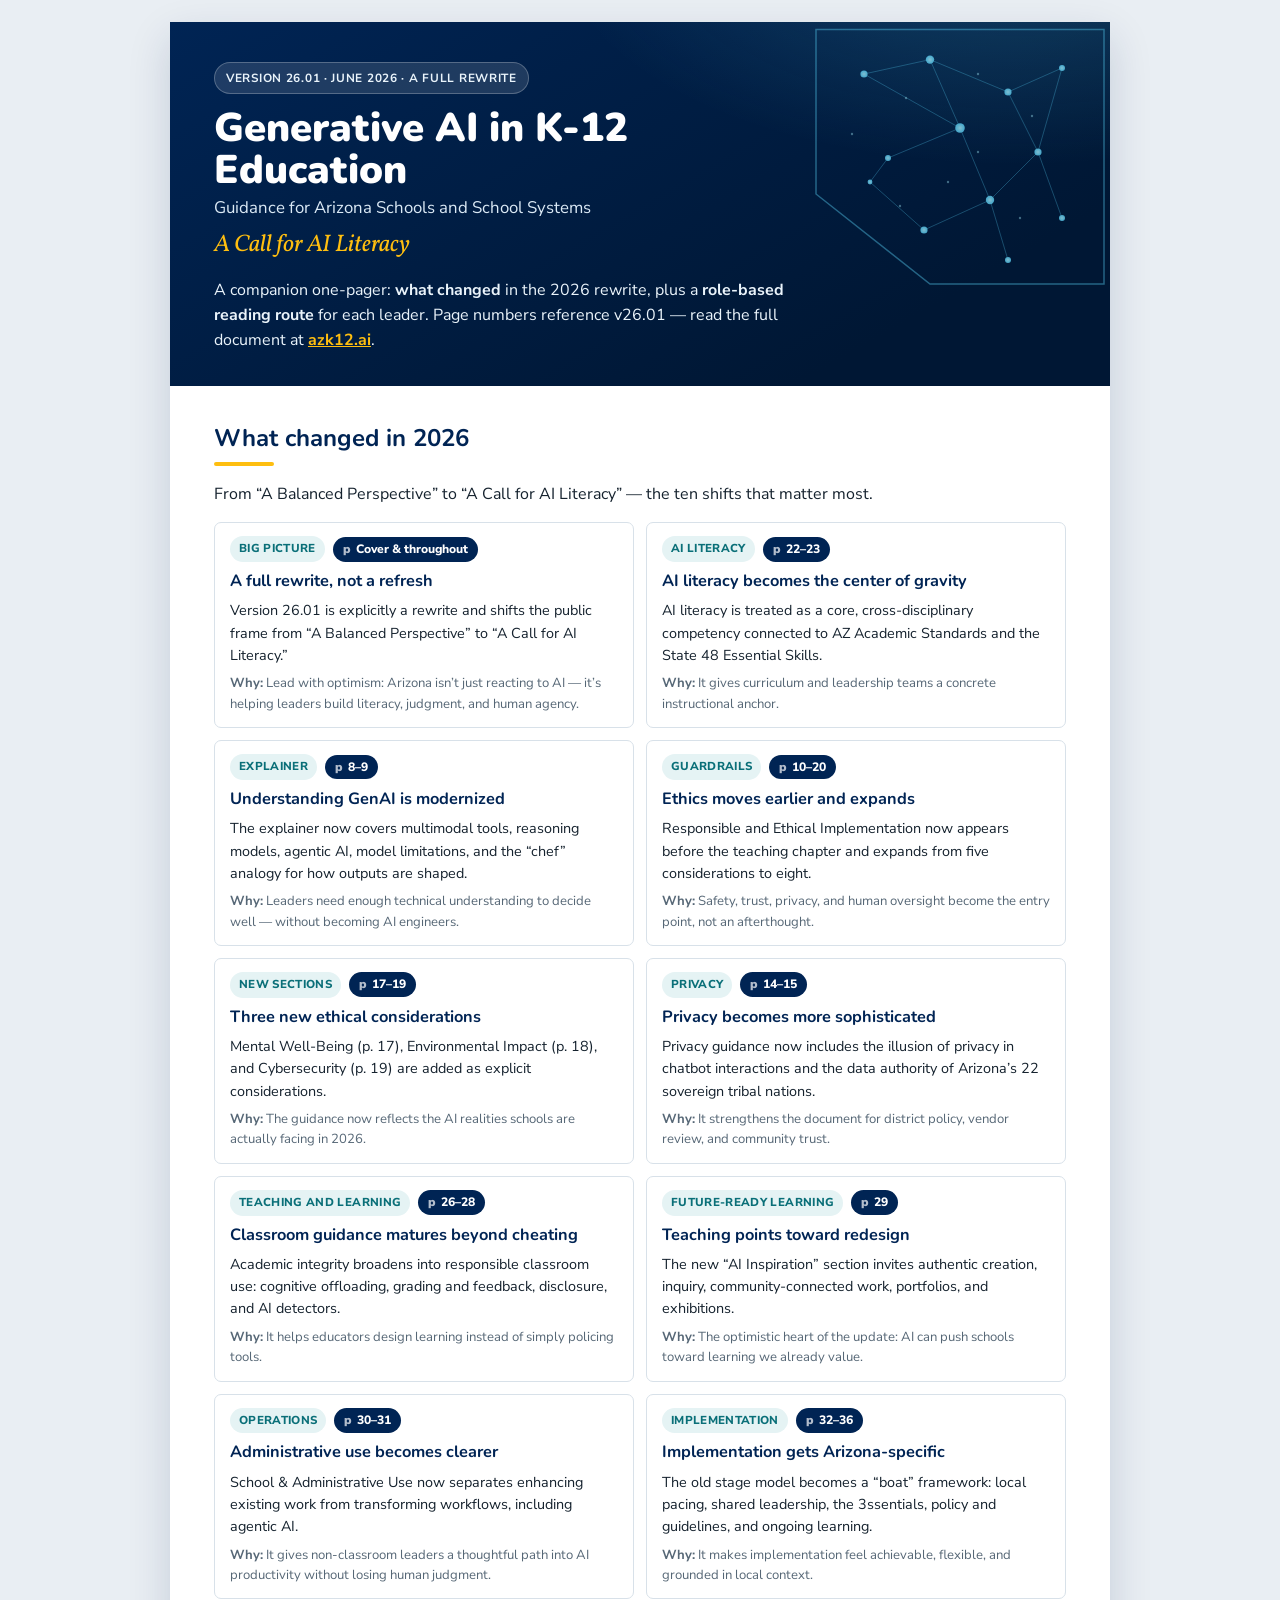
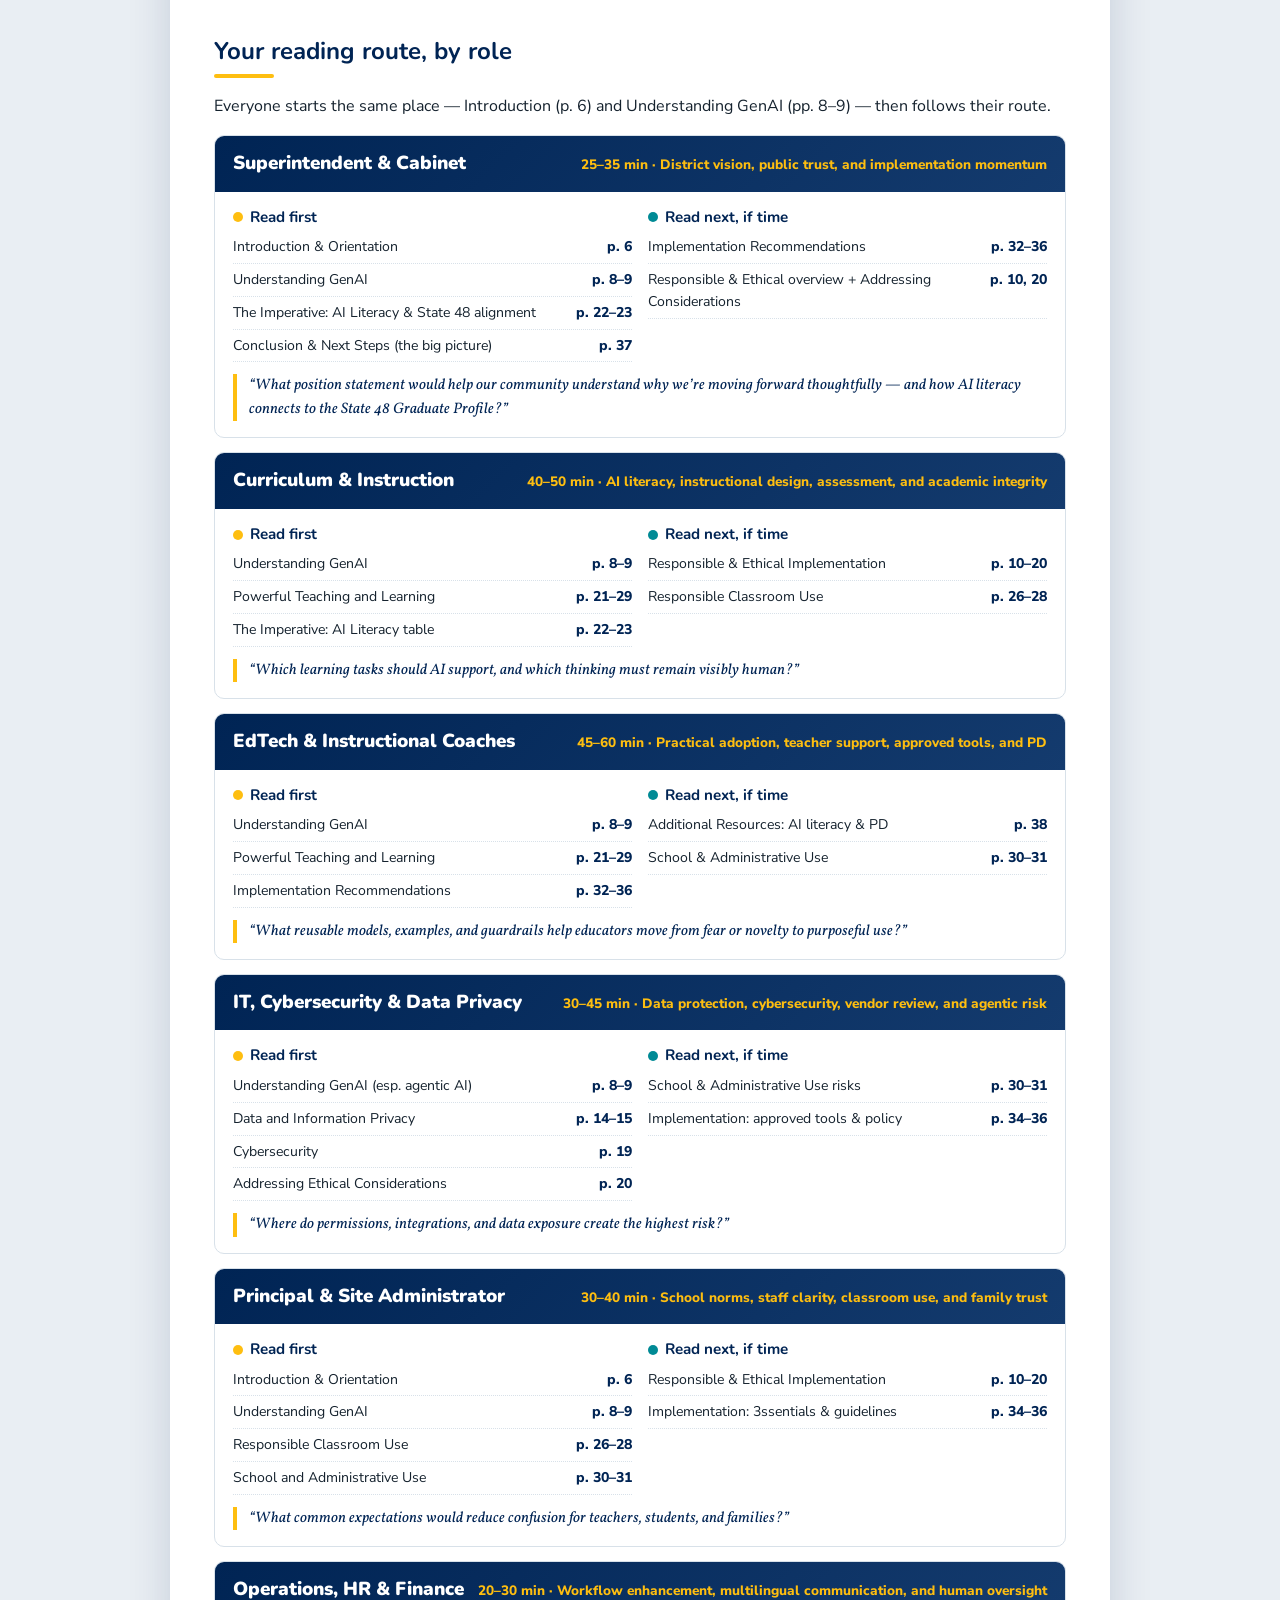
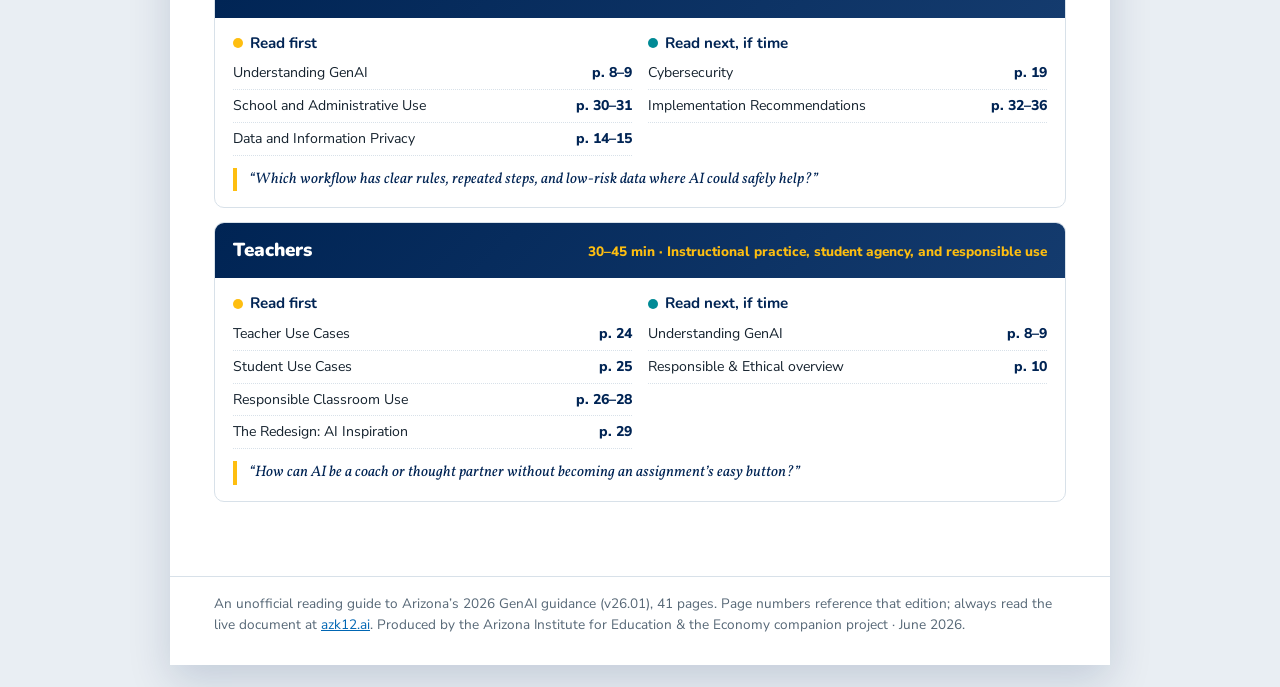
==== doc.html @ 31308cf1 "Companion site + document for AZ GenAI Guidance v26.01" ====
<!doctype html>
<html lang="en">
<head>
  <meta charset="utf-8">
  <meta name="viewport" content="width=device-width, initial-scale=1">
  <title>AZ GenAI Guidance 2026 — What Changed & Reading Routes (one-pager)</title>
  <meta name="description" content="A printable companion to Arizona's 2026 GenAI K-12 guidance: what changed, plus role-based reading routes with page numbers.">
  <link rel="preconnect" href="https://fonts.googleapis.com">
  <link rel="preconnect" href="https://fonts.gstatic.com" crossorigin>
  <link href="https://fonts.googleapis.com/css2?family=Nunito:ital,wght@0,400;0,700;0,800;0,900;1,700&family=Nunito+Sans:ital,wght@0,400;0,600;0,700;1,400&family=Vollkorn:ital,wght@0,500;0,600;1,400;1,500;1,600&display=swap" rel="stylesheet">
  <link rel="stylesheet" href="styles.css">
  <style>
    /* Document-specific layout (shares tokens from styles.css). */
    body { background: #e9eef3; }
    .doc { max-width: 940px; margin: 22px auto; background: #fff; box-shadow: var(--shadow); }
    .doc-cover { position: relative; overflow: hidden; color: #fff; padding: 40px 44px 34px;
      background: radial-gradient(760px 360px at 90% -20%, rgba(84,199,236,.22), transparent 60%), linear-gradient(150deg, var(--navy), var(--navy-deep) 80%); }
    .doc-cover img { position: absolute; top: -20px; right: -30px; width: 360px; opacity: .8; }
    .doc-cover .kicker { display:inline-block; background: rgba(255,255,255,.12); border:1px solid rgba(255,255,255,.24); color:#eaf4fb; font-weight:700; font-size:.74rem; letter-spacing:.06em; text-transform:uppercase; padding:6px 11px; border-radius:999px; }
    .doc-cover h1 { position: relative; font-size: 2.5rem; font-weight: 900; line-height: 1.03; margin: 14px 0 4px; max-width: 18ch; }
    .doc-cover .sub { color:#dbeaf6; margin: 0 0 6px; font-size: 1.05rem; }
    .doc-cover .tag { font-family: var(--font-serif); font-style: italic; color: var(--gold); font-size: 1.5rem; margin: 0 0 14px; }
    .doc-cover .what { position: relative; color:#eaf4fb; max-width: 60ch; margin: 0; }
    .doc-cover a { color: var(--gold); font-weight: 700; }
    .doc-body { padding: 28px 44px 40px; }
    .doc h2 { color: var(--navy); font-size: 1.5rem; margin: 6px 0 4px; }
    .doc h2 + .lead { color: var(--muted); margin: 0 0 18px; }
    .rule { height: 4px; width: 60px; background: var(--gold); border-radius: 4px; margin: 0 0 16px; }
    .doc-section { margin: 0 0 34px; }
    .changes2 { display: grid; grid-template-columns: 1fr 1fr; gap: 12px; }
    .c2 { border: 1px solid var(--line); border-radius: var(--radius-sm); padding: 13px 15px; break-inside: avoid; }
    .c2 .meta { display: flex; gap: 8px; align-items: center; margin-bottom: 7px; flex-wrap: wrap; }
    .c2 h3 { margin: 0 0 5px; color: var(--navy); font-size: 1.02rem; }
    .c2 p { margin: 0; font-size: .9rem; color: var(--ink); }
    .c2 .why { margin-top: 7px; font-size: .82rem; color: var(--muted); }
    .doc-role { border: 1px solid var(--line); border-radius: var(--radius); overflow: hidden; margin: 0 0 14px; break-inside: avoid; }
    .doc-role .rhead { background: linear-gradient(135deg, var(--navy), var(--navy-soft)); color: #fff; padding: 13px 18px; display: flex; justify-content: space-between; align-items: baseline; gap: 12px; flex-wrap: wrap; }
    .doc-role .rhead h3 { margin: 0; font-size: 1.18rem; font-weight: 900; }
    .doc-role .rhead .t { color: var(--gold); font-weight: 800; font-size: .85rem; white-space: nowrap; }
    .doc-role .rbody { padding: 14px 18px 16px; }
    .doc-role .cols { display: grid; grid-template-columns: 1fr 1fr; gap: 16px; }
    .doc-role h4 { margin: 0 0 7px; color: var(--navy); font-size: .95rem; display:flex; align-items:center; gap:7px; }
    .doc-role h4 .dot{ width:10px;height:10px;border-radius:50%; }
    .first .dot{ background: var(--gold);} .next .dot{ background: var(--teal);}
    .doc-role ul { margin: 0; padding: 0; list-style: none; display: grid; gap: 5px; }
    .doc-role li { font-size: .88rem; display:flex; justify-content:space-between; gap:10px; border-bottom:1px dotted var(--line); padding-bottom:5px; }
    .doc-role li .pp { color: var(--navy); font-weight: 800; white-space: nowrap; }
    .doc-role .pr { margin: 12px 0 0; font-family: var(--font-serif); font-style: italic; color: var(--navy); border-left: 4px solid var(--gold); padding-left: 12px; font-size: .95rem; }
    .doc-foot { border-top: 1px solid var(--line); padding: 16px 44px 30px; color: var(--muted); font-size: .85rem; }
    .doc-foot a { color: var(--blue); }
    @media (max-width: 720px){ .changes2, .doc-role .cols { grid-template-columns: 1fr; } .doc-cover, .doc-body, .doc-foot { padding-left: 22px; padding-right: 22px; } }
    @media print {
      @page { size: Letter; margin: 0.5in; }
      html, body { background: #fff; }
      .doc { margin: 0; max-width: none; box-shadow: none; }
      .doc-cover, .doc-role .rhead, .pagepill, .badge { -webkit-print-color-adjust: exact; print-color-adjust: exact; }
      .doc-section--routes { break-before: page; }
      /* CSS grid/multicol don't fragment reliably across print pages; single-column flows cleanly. */
      .changes2 { display: block; }
      .c2 { margin: 0 0 9px; padding: 11px 14px; }
      .doc-role, .c2 { break-inside: avoid; }
      .doc-role .cols { display: grid; grid-template-columns: 1fr 1fr; }
    }
  </style>
</head>
<body class="doc-page">
  <article class="doc">
    <header class="doc-cover">
      <img src="assets/arizona-constellation.svg" alt="">
      <span class="kicker">Version 26.01 · June 2026 · a full rewrite</span>
      <h1>Generative AI in K-12 Education</h1>
      <p class="sub">Guidance for Arizona Schools and School Systems</p>
      <p class="tag">A Call for AI Literacy</p>
      <p class="what">A companion one-pager: <b>what changed</b> in the 2026 rewrite, plus a <b>role-based reading route</b> for each leader. Page numbers reference v26.01 — read the full document at <a id="cover-link" href="#" target="_blank" rel="noopener">azk12.ai</a>.</p>
    </header>

    <div class="doc-body">
      <section class="doc-section">
        <h2>What changed in 2026</h2>
        <div class="rule"></div>
        <p class="lead">From “A Balanced Perspective” to “A Call for AI Literacy” — the ten shifts that matter most.</p>
        <div class="changes2" id="d-changes"></div>
      </section>

      <section class="doc-section doc-section--routes">
        <h2>Your reading route, by role</h2>
        <div class="rule"></div>
        <p class="lead">Everyone starts the same place — Introduction (p. 6) and Understanding GenAI (pp. 8–9) — then follows their route.</p>
        <div id="d-roles"></div>
      </section>
    </div>

    <footer class="doc-foot" id="d-foot"></footer>
  </article>

  <script src="data.js"></script>
  <script>
    (function () {
      var D = window.AZ_DATA, PDF = D.meta.pdfUrl;
      function esc(s){ return String(s).replace(/[&<>"]/g,function(c){return {'&':'&amp;','<':'&lt;','>':'&gt;','"':'&quot;'}[c];}); }
      document.getElementById('cover-link').href = PDF;

      document.getElementById('d-changes').innerHTML = D.changes.map(function(c){
        return '<div class="c2"><div class="meta"><span class="badge badge--tag">'+esc(c.tag)+'</span>'+
          '<a class="pagepill" href="'+PDF+'" target="_blank" rel="noopener">'+esc(c.pages)+'</a></div>'+
          '<h3>'+esc(c.title)+'</h3><p>'+esc(c.body)+'</p>'+
          '<p class="why"><b>Why:</b> '+esc(c.why)+'</p></div>';
      }).join('');

      function steps(items){ return '<ul>'+items.map(function(it){
        return '<li><span>'+esc(it.label)+'</span><span class="pp">p. '+esc(it.pages)+'</span></li>'; }).join('')+'</ul>'; }

      document.getElementById('d-roles').innerHTML = D.roles.map(function(r){
        return '<div class="doc-role"><div class="rhead"><h3>'+esc(r.role)+'</h3><span class="t">'+esc(r.time)+' · '+esc(r.priority)+'</span></div>'+
          '<div class="rbody"><div class="cols">'+
            '<div class="first"><h4><span class="dot"></span>Read first</h4>'+steps(r.readFirst)+'</div>'+
            '<div class="next"><h4><span class="dot"></span>Read next, if time</h4>'+steps(r.readNext)+'</div>'+
          '</div><p class="pr">“'+esc(r.prompt)+'”</p></div></div>';
      }).join('');

      document.getElementById('d-foot').innerHTML =
        'An unofficial reading guide to Arizona’s 2026 GenAI guidance (v26.01), '+esc(D.meta.pages)+' pages. '+
        'Page numbers reference that edition; always read the live document at '+
        '<a href="'+PDF+'" target="_blank" rel="noopener">azk12.ai</a>. Produced by the Arizona Institute for Education &amp; the Economy companion project · '+esc(D.meta.versionDate)+'.';
    })();
  </script>
</body>
</html>
---- styles.css ----
/* =============================================================================
   AZ GenAI Guidance Companion — design system
   Tokens, type, and components are drawn directly from the v26.01 guidance PDF.
   Exact brand values are in :root so a designer can re-skin in one place.
   See DESIGN.md for the full handoff notes.
   ============================================================================= */
:root {
  /* --- v26.01 brand colors (sampled from the PDF) --- */
  --navy:      #002454;
  --navy-deep: #001734;
  --navy-soft: #143b6e;
  --teal:      #008a95;
  --teal-deep: #0a6f78;
  --teal-bg:   #e5f3f4;   /* student-voice callout background */
  --gold:      #febe10;
  --gold-soft: #fff3cf;
  --orange:    #d96b00;
  --blue:      #0066b3;
  --green:     #007a33;
  --cream:     #fbf0e5;   /* warm callout background */

  /* --- neutrals --- */
  --ink:        #15222e;
  --muted:      #566776;
  --line:       #d8e1e9;
  --gray:       #d1d3d4;
  --surface:    #ffffff;
  --surface-soft:#f3f8fa;
  --page-bg:    #eef3f7;

  /* --- type --- */
  --font-sans: "Nunito Sans", "Nunito", system-ui, -apple-system, "Segoe UI", sans-serif;
  --font-display: "Nunito", system-ui, -apple-system, "Segoe UI", sans-serif;
  --font-serif: "Vollkorn", Georgia, "Times New Roman", serif;

  --radius: 10px;
  --radius-sm: 7px;
  --max: 1180px;
  --shadow: 0 16px 40px rgba(0, 36, 84, 0.16);
  --shadow-soft: 0 8px 22px rgba(0, 36, 84, 0.08);
}

* { box-sizing: border-box; }
html { scroll-behavior: smooth; }
body {
  margin: 0;
  font-family: var(--font-sans);
  color: var(--ink);
  background: var(--page-bg);
  line-height: 1.55;
  -webkit-font-smoothing: antialiased;
}
h1, h2, h3, h4 { font-family: var(--font-display); }
a { color: var(--blue); }
button, input, select, textarea { font: inherit; }
button { cursor: pointer; }
:focus-visible { outline: 3px solid var(--gold); outline-offset: 2px; border-radius: 4px; }
img, svg { max-width: 100%; }

/* ---------- HERO ---------- */
.hero {
  position: relative;
  overflow: hidden;
  color: #fff;
  background:
    radial-gradient(900px 420px at 88% -8%, rgba(84,199,236,0.20), transparent 60%),
    linear-gradient(150deg, var(--navy) 0%, var(--navy-deep) 78%);
  padding: 26px 18px 40px;
}
.hero__bg {
  position: absolute; top: -30px; right: -40px; width: min(560px, 60%);
  opacity: 0.85; pointer-events: none; filter: drop-shadow(0 0 24px rgba(84,199,236,0.25));
}
.hero__inner { position: relative; z-index: 1; max-width: var(--max); margin: 0 auto; }
.brand { display: flex; align-items: center; gap: 12px; margin-bottom: 30px; }
.brand img { width: 44px; height: auto; }
.brand b { display: block; font-family: var(--font-display); font-weight: 800; font-size: 0.95rem; letter-spacing: .01em; }
.brand span { display: block; color: #b9d7ea; font-size: 0.78rem; }
.hero h1 {
  font-weight: 900; line-height: 1.02; margin: 0 0 6px;
  font-size: clamp(1.9rem, 4.4vw, 3.4rem); max-width: 16ch;
}
.hero .subtitle { color: #dbeaf6; font-size: clamp(1rem, 1.6vw, 1.2rem); margin: 0 0 10px; max-width: 48ch; }
.hero .tagline {
  font-family: var(--font-serif); font-style: italic; color: var(--gold);
  font-size: clamp(1.3rem, 2.4vw, 1.9rem); margin: 0 0 18px;
}
.hero .kicker {
  display: inline-block; background: rgba(255,255,255,.12); border: 1px solid rgba(255,255,255,.22);
  color: #eaf4fb; font-weight: 700; font-size: .78rem; letter-spacing: .06em; text-transform: uppercase;
  padding: 6px 11px; border-radius: 999px; margin-bottom: 16px;
}
.hero__lead { display: grid; grid-template-columns: minmax(0,1.15fr) minmax(280px,.85fr); gap: 32px; align-items: end; }
.hero p.lede { color: #d8e9f4; max-width: 60ch; margin: 0 0 18px; }
.hero-actions { display: flex; flex-wrap: wrap; gap: 10px; }
.btn {
  border: 0; border-radius: var(--radius-sm); min-height: 44px; padding: 11px 16px;
  display: inline-flex; align-items: center; gap: 8px; font-weight: 800; font-size: .95rem; text-decoration: none;
}
.btn--gold { background: var(--gold); color: #1c2a16; box-shadow: 0 10px 22px rgba(0,0,0,.22); }
.btn--ghost { background: rgba(255,255,255,.10); color: #fff; border: 1px solid rgba(255,255,255,.28); }
.btn:hover { transform: translateY(-1px); }

.stats { display: grid; grid-template-columns: 1fr 1fr; gap: 10px; }
.stat { background: rgba(255,255,255,.10); border: 1px solid rgba(255,255,255,.18); border-radius: var(--radius); padding: 14px 16px; backdrop-filter: blur(8px); }
.stat b { display: block; font-family: var(--font-display); font-weight: 900; font-size: 1.7rem; color: var(--gold); line-height: 1; }
.stat span { display: block; color: #dcebf5; font-size: .82rem; margin-top: 6px; }

/* ---------- NAV ---------- */
.nav { position: sticky; top: 0; z-index: 20; background: #fff; border-bottom: 1px solid var(--line); box-shadow: var(--shadow-soft); }
.nav__inner { max-width: var(--max); margin: 0 auto; padding: 10px 18px; display: grid; grid-template-columns: 1fr minmax(220px, 360px); gap: 14px; align-items: center; }
.tabs { display: flex; gap: 7px; flex-wrap: wrap; }
.tab {
  border: 1px solid var(--line); background: var(--surface-soft); color: var(--navy);
  border-radius: 999px; padding: 9px 14px; font-weight: 800; font-size: .9rem;
}
.tab[aria-selected="true"] { background: var(--navy); color: #fff; border-color: var(--navy); }
.tab:hover { border-color: var(--teal); }
.search { position: relative; }
.search svg { position: absolute; left: 12px; top: 50%; transform: translateY(-50%); color: var(--muted); }
.search input { width: 100%; min-height: 44px; border: 1px solid var(--line); border-radius: 999px; padding: 10px 14px 10px 38px; background: #fff; color: var(--ink); }

/* ---------- LAYOUT ---------- */
main { max-width: var(--max); margin: 0 auto; padding: 26px 18px 60px; }
.panel { display: none; animation: fade .25s ease; }
.panel.is-active { display: block; }
@keyframes fade { from { opacity: 0; transform: translateY(4px);} to { opacity: 1; transform: none; } }
.panel-head { margin: 4px 0 20px; }
.panel-head h2 { color: var(--navy); margin: 0 0 6px; font-size: clamp(1.5rem, 2.6vw, 2.1rem); }
.panel-head p { color: var(--muted); margin: 0; max-width: 70ch; }

/* shared "start here" strip */
.starthere {
  display: flex; flex-wrap: wrap; align-items: center; gap: 10px;
  background: var(--teal-bg); border: 1px solid #bfe3e6; border-left: 6px solid var(--teal);
  border-radius: var(--radius); padding: 12px 16px; margin: 0 0 22px; color: var(--navy);
}
.starthere b { font-family: var(--font-display); }

/* ---------- PAGE PILL / BADGES ---------- */
.pagepill {
  display: inline-flex; align-items: center; gap: 5px; text-decoration: none;
  background: var(--navy); color: #fff; border-radius: 999px; padding: 3px 10px;
  font-weight: 800; font-size: .76rem; white-space: nowrap;
}
.pagepill:hover { background: var(--teal); }
.pagepill::before { content: "p"; font-weight: 900; opacity: .7; }
.badge { display: inline-block; border-radius: 999px; padding: 4px 9px; font-size: .72rem; font-weight: 800; letter-spacing: .03em; text-transform: uppercase; }
.badge--new { background: var(--gold-soft); color: var(--orange); }
.badge--tag { background: var(--teal-bg); color: var(--teal-deep); }

/* ---------- READING ROUTES ---------- */
.routes { display: grid; grid-template-columns: 250px minmax(0,1fr); gap: 20px; align-items: start; }
.rolemenu { display: grid; gap: 8px; position: sticky; top: 80px; }
.rolebtn { text-align: left; border: 1px solid var(--line); background: #fff; border-radius: var(--radius-sm); padding: 12px 14px; font-weight: 800; color: var(--navy); display: grid; gap: 2px; }
.rolebtn small { font-weight: 600; color: var(--muted); font-size: .76rem; }
.rolebtn[aria-pressed="true"] { background: var(--navy); color: #fff; border-color: var(--navy); }
.rolebtn[aria-pressed="true"] small { color: #b9d7ea; }
.rolebtn:hover { border-color: var(--teal); }

.roledetail { background: #fff; border: 1px solid var(--line); border-radius: var(--radius); overflow: hidden; box-shadow: var(--shadow-soft); }
.role-banner {
  position: relative; overflow: hidden; color: #fff; padding: 22px 24px;
  background: radial-gradient(420px 200px at 92% -20%, rgba(84,199,236,.22), transparent 60%), linear-gradient(135deg, var(--navy), var(--navy-soft));
}
.role-banner .dots { position: absolute; inset: 0; opacity: .5;
  background-image: radial-gradient(rgba(255,255,255,.18) 1.2px, transparent 1.3px); background-size: 16px 16px;
  -webkit-mask-image: linear-gradient(to left, #000, transparent 55%); mask-image: linear-gradient(to left, #000, transparent 55%); }
.role-banner h3 { position: relative; margin: 0 0 4px; font-size: clamp(1.4rem,2.4vw,1.9rem); font-weight: 900; }
.role-banner p { position: relative; margin: 0; color: #dbeaf6; }
.role-meta { position: relative; display: flex; flex-wrap: wrap; gap: 8px; margin-top: 12px; }
.chip { background: rgba(255,255,255,.14); border: 1px solid rgba(255,255,255,.22); border-radius: 999px; padding: 5px 11px; font-size: .8rem; font-weight: 700; }
.chip b { color: var(--gold); }

.role-body { padding: 22px 24px 26px; }
.route-cols { display: grid; grid-template-columns: 1fr 1fr; gap: 18px; }
.route-col h4 { color: var(--navy); margin: 0 0 10px; display: flex; align-items: center; gap: 8px; font-size: 1.05rem; }
.route-col h4 .dot { width: 12px; height: 12px; border-radius: 50%; flex: 0 0 auto; }
.route-col--first .dot { background: var(--gold); }
.route-col--next .dot { background: var(--teal); }
.route-list { list-style: none; margin: 0; padding: 0; display: grid; gap: 9px; counter-reset: step; }
.route-list li { display: flex; gap: 11px; align-items: flex-start; background: var(--surface-soft); border: 1px solid var(--line); border-radius: var(--radius-sm); padding: 11px 12px; }
.route-list li::before { counter-increment: step; content: counter(step); flex: 0 0 auto; width: 24px; height: 24px; border-radius: 50%; background: var(--navy); color: #fff; font-weight: 900; font-size: .8rem; display: grid; place-items: center; }
.route-col--next .route-list li::before { background: var(--teal); }
.route-list .rl-label { font-weight: 700; color: var(--ink); line-height: 1.3; }
.route-list .rl-row { display: flex; justify-content: space-between; gap: 10px; align-items: center; width: 100%; }

.prompt {
  margin: 20px 0 0; padding: 16px 18px 16px 52px; position: relative;
  background: #fff; border: 1px solid var(--line); border-left: 5px solid var(--gold); border-radius: 0 var(--radius) var(--radius) 0;
  font-family: var(--font-serif); font-style: italic; font-size: 1.08rem; color: var(--navy);
}
.prompt::before { content: "\201C"; position: absolute; left: 12px; top: 2px; font-family: var(--font-serif); font-size: 2.8rem; color: var(--gold); line-height: 1; }
.prompt b { display: block; font-family: var(--font-sans); font-style: normal; font-size: .72rem; letter-spacing: .08em; text-transform: uppercase; color: var(--teal-deep); margin-bottom: 4px; }
.teaser { margin-top: 16px; background: var(--cream); border: 1px solid #f0dcc4; border-radius: var(--radius); padding: 14px 16px; }
.teaser h4 { margin: 0 0 6px; color: var(--orange); font-size: .76rem; letter-spacing: .07em; text-transform: uppercase; }
.teaser p { margin: 0; color: #4a3a28; }
.copybtn { margin-top: 10px; border: 1px solid var(--orange); background: #fff; color: var(--orange); border-radius: 999px; padding: 7px 14px; font-weight: 800; font-size: .82rem; }
.copybtn:hover { background: var(--orange); color: #fff; }

/* ---------- WHAT CHANGED ---------- */
.filterbar { display: flex; flex-wrap: wrap; gap: 8px; margin: 0 0 18px; align-items: center; }
.fchip { border: 1px solid var(--line); background: #fff; color: var(--navy); border-radius: 999px; padding: 7px 13px; font-weight: 700; font-size: .85rem; }
.fchip[aria-pressed="true"] { background: var(--teal); color: #fff; border-color: var(--teal); }
.count { margin-left: auto; color: var(--muted); font-weight: 700; font-size: .85rem; }
.change-grid { display: grid; gap: 14px; }
.change {
  background: #fff; border: 1px solid var(--line); border-radius: var(--radius); padding: 18px 20px;
  display: grid; grid-template-columns: 150px minmax(0,1fr); gap: 20px; box-shadow: var(--shadow-soft);
}
.change__side { border-right: 1px solid var(--line); padding-right: 16px; }
.change__side .badge--tag { margin-bottom: 10px; }
.change__side .pagepill { background: var(--teal); }
.change h3 { margin: 0 0 8px; color: var(--navy); font-size: 1.12rem; }
.change p { margin: 0 0 10px; color: var(--ink); }
.change .why { margin: 0; color: var(--muted); font-size: .92rem; padding-top: 10px; border-top: 1px dashed var(--line); }
.change .why b { color: var(--teal-deep); }

/* ---------- EXPLORE SECTIONS ---------- */
.chapter { margin: 0 0 22px; }
.chapter > h3 {
  position: relative; overflow: hidden; color: #fff; margin: 0 0 12px; border-radius: var(--radius);
  padding: 13px 18px; font-size: 1.1rem; background: linear-gradient(135deg, var(--navy), var(--navy-soft));
}
.chapter > h3 .dots { position: absolute; inset: 0; opacity: .5; background-image: radial-gradient(rgba(255,255,255,.18) 1.2px, transparent 1.3px); background-size: 15px 15px; -webkit-mask-image: linear-gradient(to left,#000,transparent 60%); mask-image: linear-gradient(to left,#000,transparent 60%); }
.sec-grid { display: grid; grid-template-columns: repeat(2, minmax(0,1fr)); gap: 12px; }
.sec {
  background: #fff; border: 1px solid var(--line); border-radius: var(--radius-sm); padding: 14px 16px;
  display: grid; gap: 7px; box-shadow: var(--shadow-soft);
}
.sec.is-sub { border-left: 4px solid var(--teal); }
.sec__top { display: flex; justify-content: space-between; gap: 10px; align-items: flex-start; }
.sec h4 { margin: 0; color: var(--navy); font-size: 1rem; }
.sec p { margin: 0; color: var(--muted); font-size: .9rem; }
.sec .roles-line { font-size: .76rem; color: var(--teal-deep); font-weight: 700; }
.sec .badge--new { justify-self: start; }

/* consideration badge (gold numbered) for the 8 ethical considerations */
.cbadge { flex: 0 0 auto; width: 30px; height: 30px; border-radius: 8px; background: var(--gold); color: #3a2c00; font-family: var(--font-display); font-weight: 900; display: grid; place-items: center; font-size: .95rem; }

/* ---------- SHARE KIT ---------- */
.announce { background: linear-gradient(135deg, var(--teal-bg), #fff); border: 1px solid #bfe3e6; border-radius: var(--radius); padding: 18px 20px; margin: 0 0 18px; }
.announce h3 { margin: 0 0 8px; color: var(--navy); }
.announce p { margin: 0 0 12px; color: var(--ink); }
.share-grid { display: grid; grid-template-columns: repeat(2, minmax(0,1fr)); gap: 14px; }
.sharecard { background: #fff; border: 1px solid var(--line); border-radius: var(--radius); padding: 16px 18px; box-shadow: var(--shadow-soft); display: grid; gap: 8px; }
.sharecard h4 { margin: 0; color: var(--navy); }
.sharecard .audience { color: var(--muted); font-size: .85rem; }
.sharecard p { margin: 0; color: var(--ink); font-size: .92rem; }

/* ---------- PULL QUOTE / STUDENT VOICE (shared design accents) ---------- */
.pullquote { font-family: var(--font-serif); font-style: italic; color: var(--navy); font-size: 1.15rem; border-left: 5px solid var(--gold); padding: 6px 0 6px 18px; margin: 18px 0; }
.pullquote cite { display: block; font-family: var(--font-sans); font-style: normal; font-size: .8rem; color: var(--muted); margin-top: 6px; }

/* ---------- FOOTER ---------- */
.foot { max-width: var(--max); margin: 0 auto; padding: 22px 18px 40px; color: var(--muted); font-size: .86rem; border-top: 1px solid var(--line); }
.foot a { color: var(--blue); }
.empty { text-align: center; color: var(--muted); padding: 30px; background: #fff; border: 1px dashed var(--line); border-radius: var(--radius); }
.hidden { display: none !important; }

/* ---------- RESPONSIVE ---------- */
@media (max-width: 920px) {
  .hero__lead { grid-template-columns: 1fr; }
  .nav__inner { grid-template-columns: 1fr; }
  .routes { grid-template-columns: 1fr; }
  .rolemenu { position: static; grid-template-columns: repeat(2, 1fr); }
  .route-cols, .share-grid, .sec-grid { grid-template-columns: 1fr; }
  .change { grid-template-columns: 1fr; }
  .change__side { border-right: 0; border-bottom: 1px solid var(--line); padding-right: 0; padding-bottom: 12px; display: flex; gap: 12px; align-items: center; }
  .change__side .badge--tag { margin-bottom: 0; }
}
@media (max-width: 560px) {
  .stats { grid-template-columns: 1fr; }
  .rolemenu { grid-template-columns: 1fr; }
  .tabs { width: 100%; }
  .tab { flex: 1 1 auto; justify-content: center; }
}

/* embed mode: no sticky chrome inside an iframe */
body.embed .nav { position: static; box-shadow: none; }
body.embed .rolemenu { position: static; }

@media (prefers-reduced-motion: reduce) {
  * { animation: none !important; transition: none !important; scroll-behavior: auto !important; }
}

/* ---------- PRINT (base; doc.html adds more) ---------- */
@media print {
  body { background: #fff; }
  .nav, .hero-actions, .copybtn { display: none !important; }
  .change, .sec, .sharecard, .roledetail { box-shadow: none; break-inside: avoid; }
}
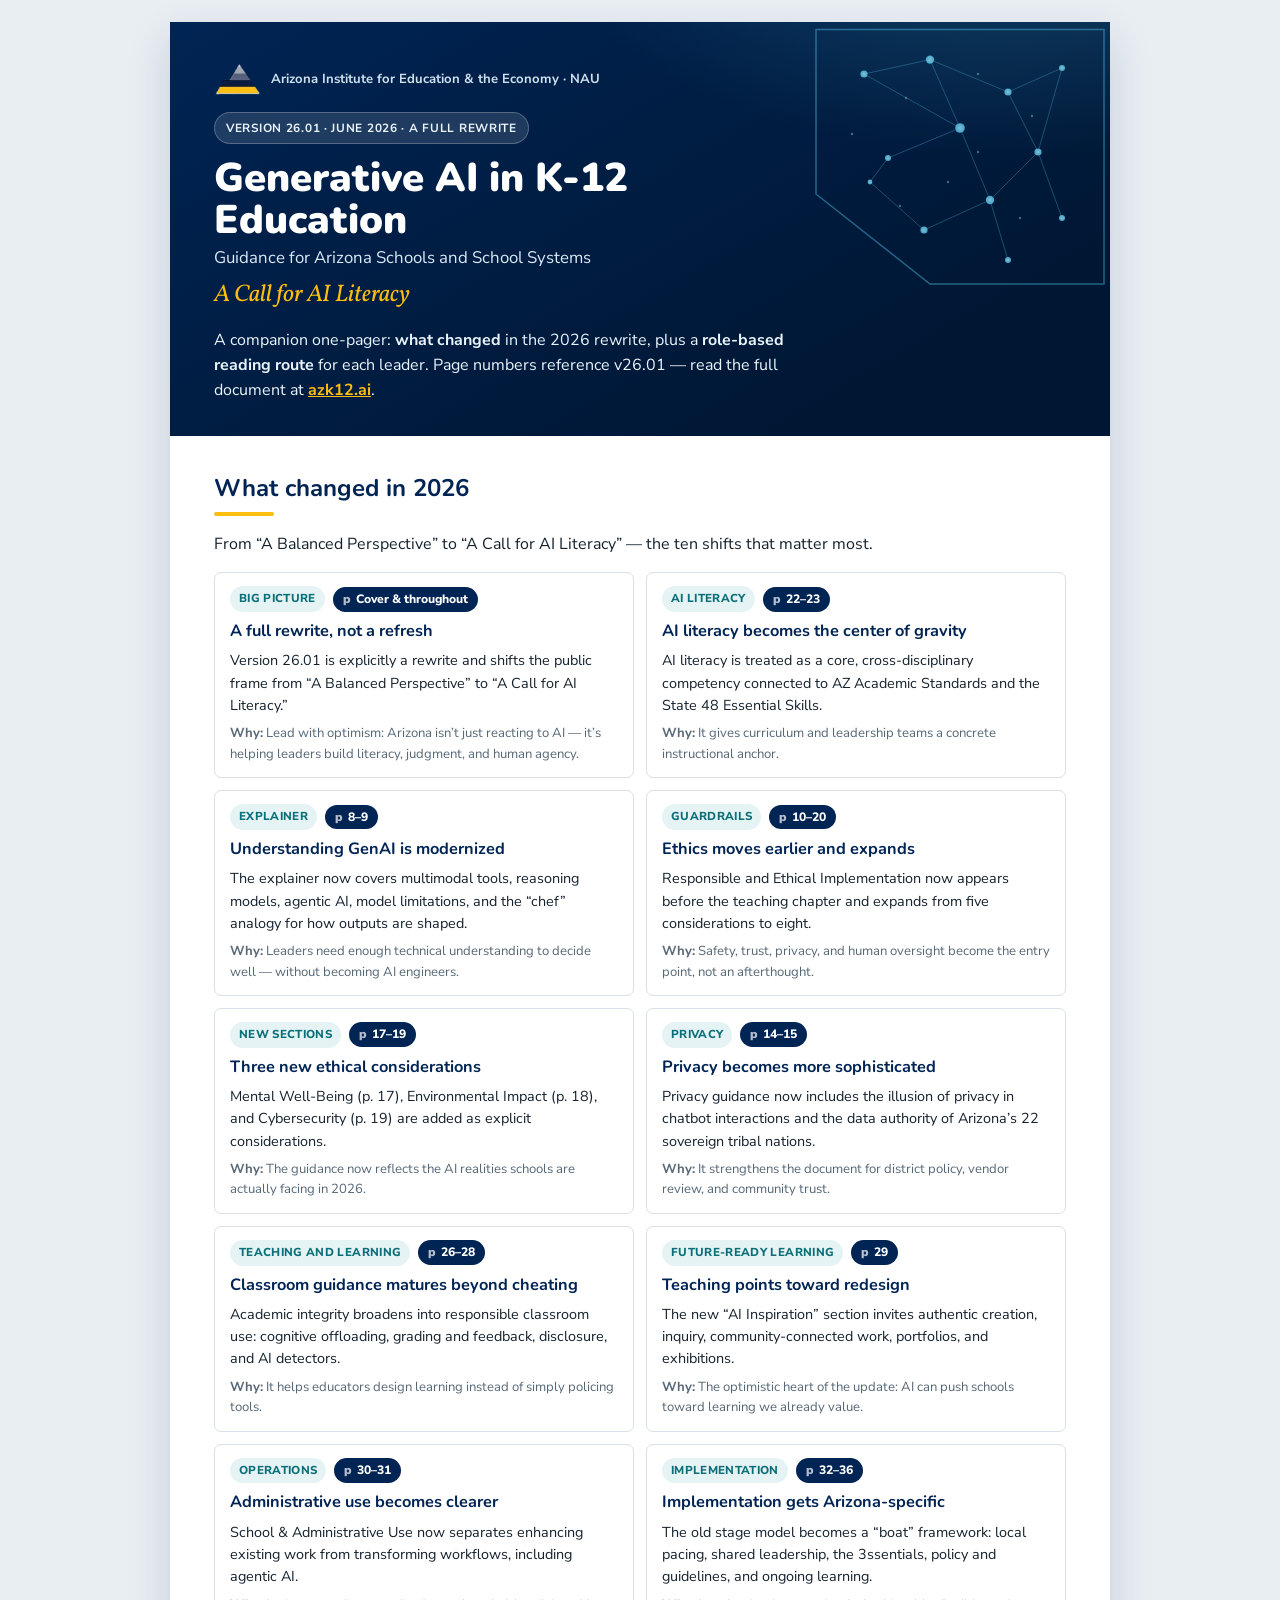
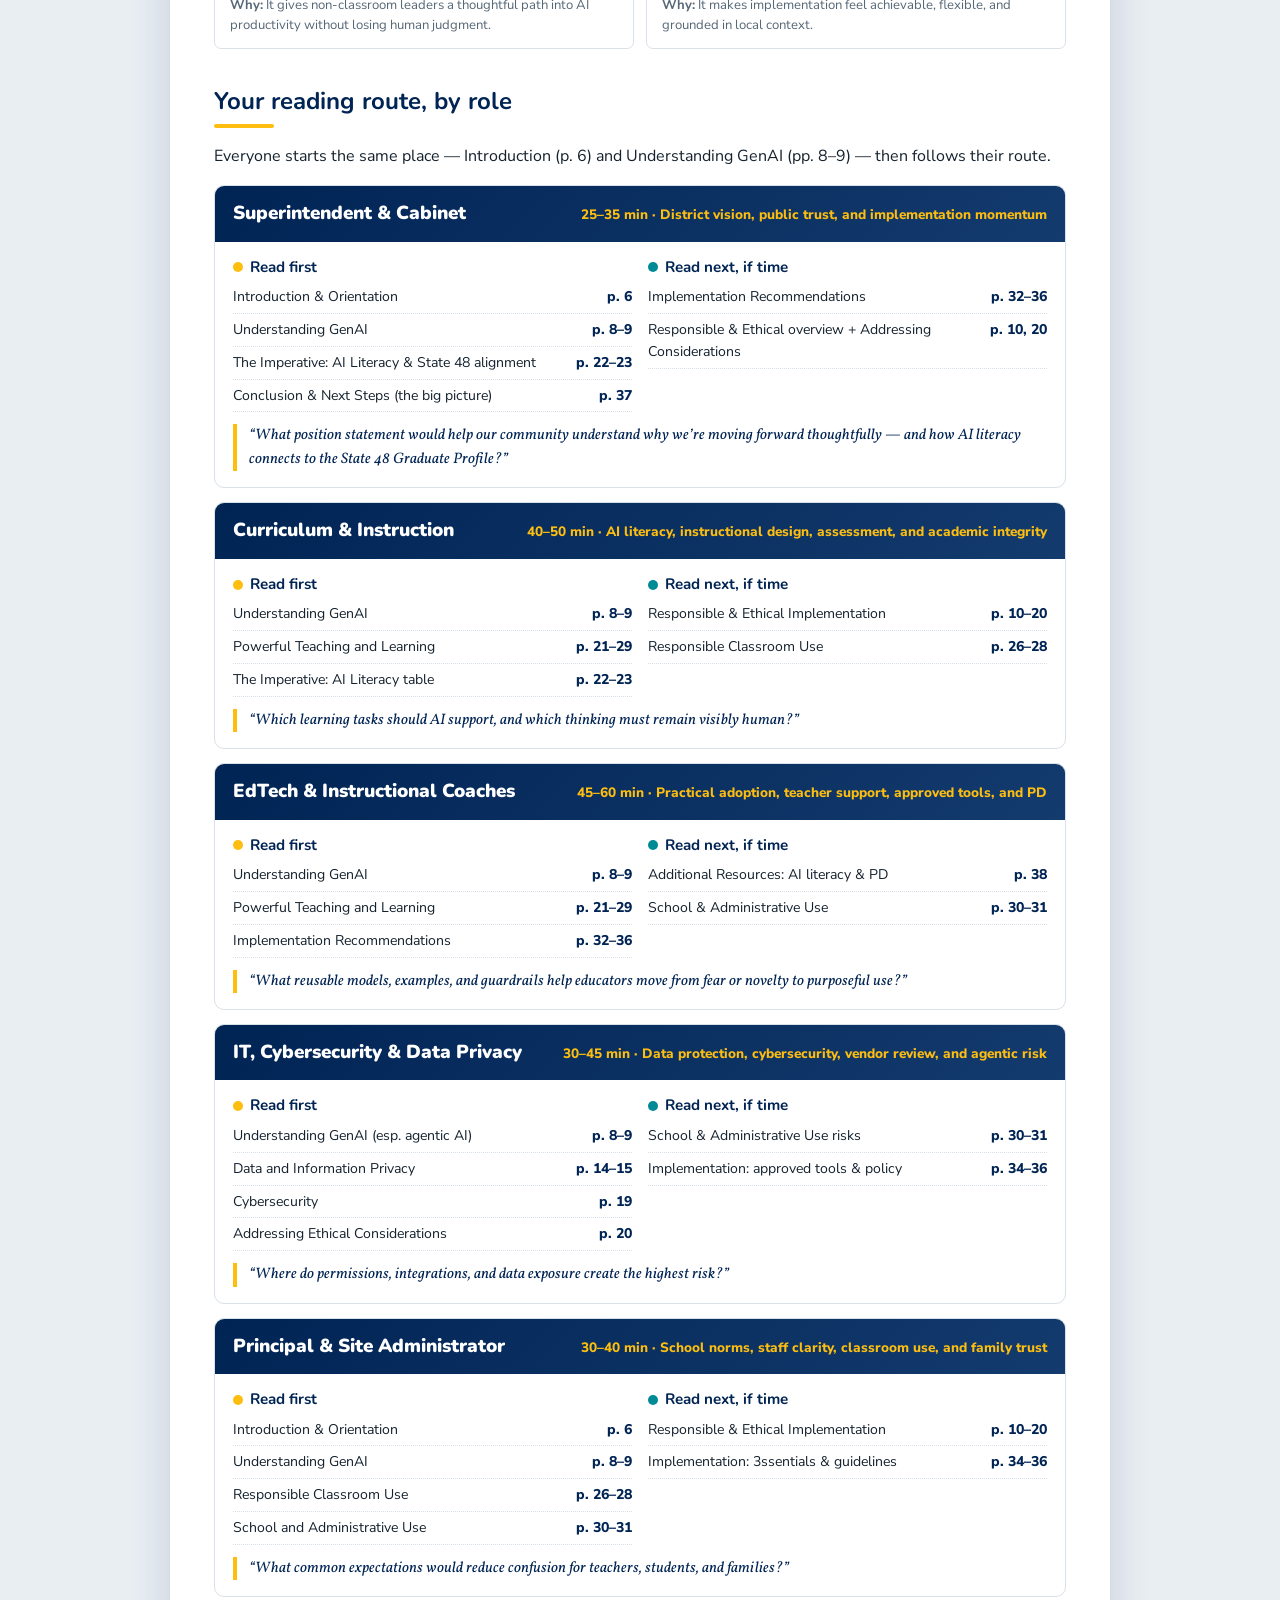
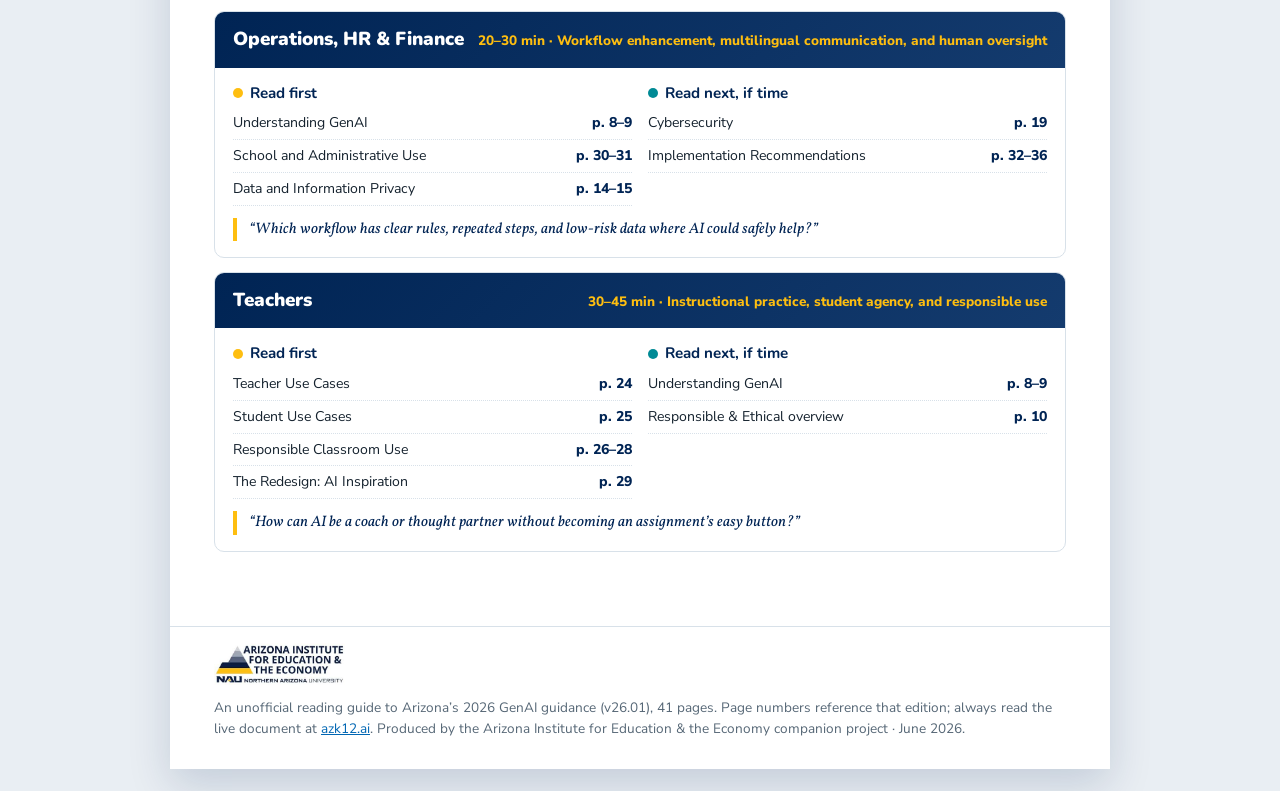
==== commit 28aec822: "Update companion site" ====
--- a/doc.html
+++ b/doc.html
@@ -17,6 +17,9 @@
       background: radial-gradient(760px 360px at 90% -20%, rgba(84,199,236,.22), transparent 60%), linear-gradient(150deg, var(--navy), var(--navy-deep) 80%); }
     .doc-cover img { position: absolute; top: -20px; right: -30px; width: 360px; opacity: .8; }
     .doc-cover .kicker { display:inline-block; background: rgba(255,255,255,.12); border:1px solid rgba(255,255,255,.24); color:#eaf4fb; font-weight:700; font-size:.74rem; letter-spacing:.06em; text-transform:uppercase; padding:6px 11px; border-radius:999px; }
+    .doc-brand { position: relative; display: flex; align-items: center; gap: 10px; margin-bottom: 16px; }
+    .doc-brand img { position: static; top: auto; right: auto; width: auto; height: 34px; opacity: 1; }
+    .doc-brand span { color: #cfe0ee; font-weight: 700; font-size: .82rem; }
     .doc-cover h1 { position: relative; font-size: 2.5rem; font-weight: 900; line-height: 1.03; margin: 14px 0 4px; max-width: 18ch; }
     .doc-cover .sub { color:#dbeaf6; margin: 0 0 6px; font-size: 1.05rem; }
     .doc-cover .tag { font-family: var(--font-serif); font-style: italic; color: var(--gold); font-size: 1.5rem; margin: 0 0 14px; }
@@ -67,6 +70,7 @@
   <article class="doc">
     <header class="doc-cover">
       <img src="assets/arizona-constellation.svg" alt="">
+      <div class="doc-brand"><img src="assets/aiee-mark.png" alt="Arizona Institute for Education and the Economy"><span>Arizona Institute for Education &amp; the Economy · NAU</span></div>
       <span class="kicker">Version 26.01 · June 2026 · a full rewrite</span>
       <h1>Generative AI in K-12 Education</h1>
       <p class="sub">Guidance for Arizona Schools and School Systems</p>
@@ -90,7 +94,10 @@
       </section>
     </div>
 
-    <footer class="doc-foot" id="d-foot"></footer>
+    <footer class="doc-foot">
+      <img class="foot-logo" src="assets/aiee-logo-full.png" alt="Arizona Institute for Education and the Economy — Northern Arizona University">
+      <span id="d-foot"></span>
+    </footer>
   </article>
 
   <script src="data.js"></script>
--- a/styles.css
+++ b/styles.css
@@ -255,6 +255,8 @@
 /* ---------- FOOTER ---------- */
 .foot { max-width: var(--max); margin: 0 auto; padding: 22px 18px 40px; color: var(--muted); font-size: .86rem; border-top: 1px solid var(--line); }
 .foot a { color: var(--blue); }
+/* official AIEE lockup (white-bg JPEG) — multiply drops the white box on light footers */
+.foot-logo { height: 42px; width: auto; max-width: 260px; display: block; margin: 0 0 12px; mix-blend-mode: multiply; }
 .empty { text-align: center; color: var(--muted); padding: 30px; background: #fff; border: 1px dashed var(--line); border-radius: var(--radius); }
 .hidden { display: none !important; }
 
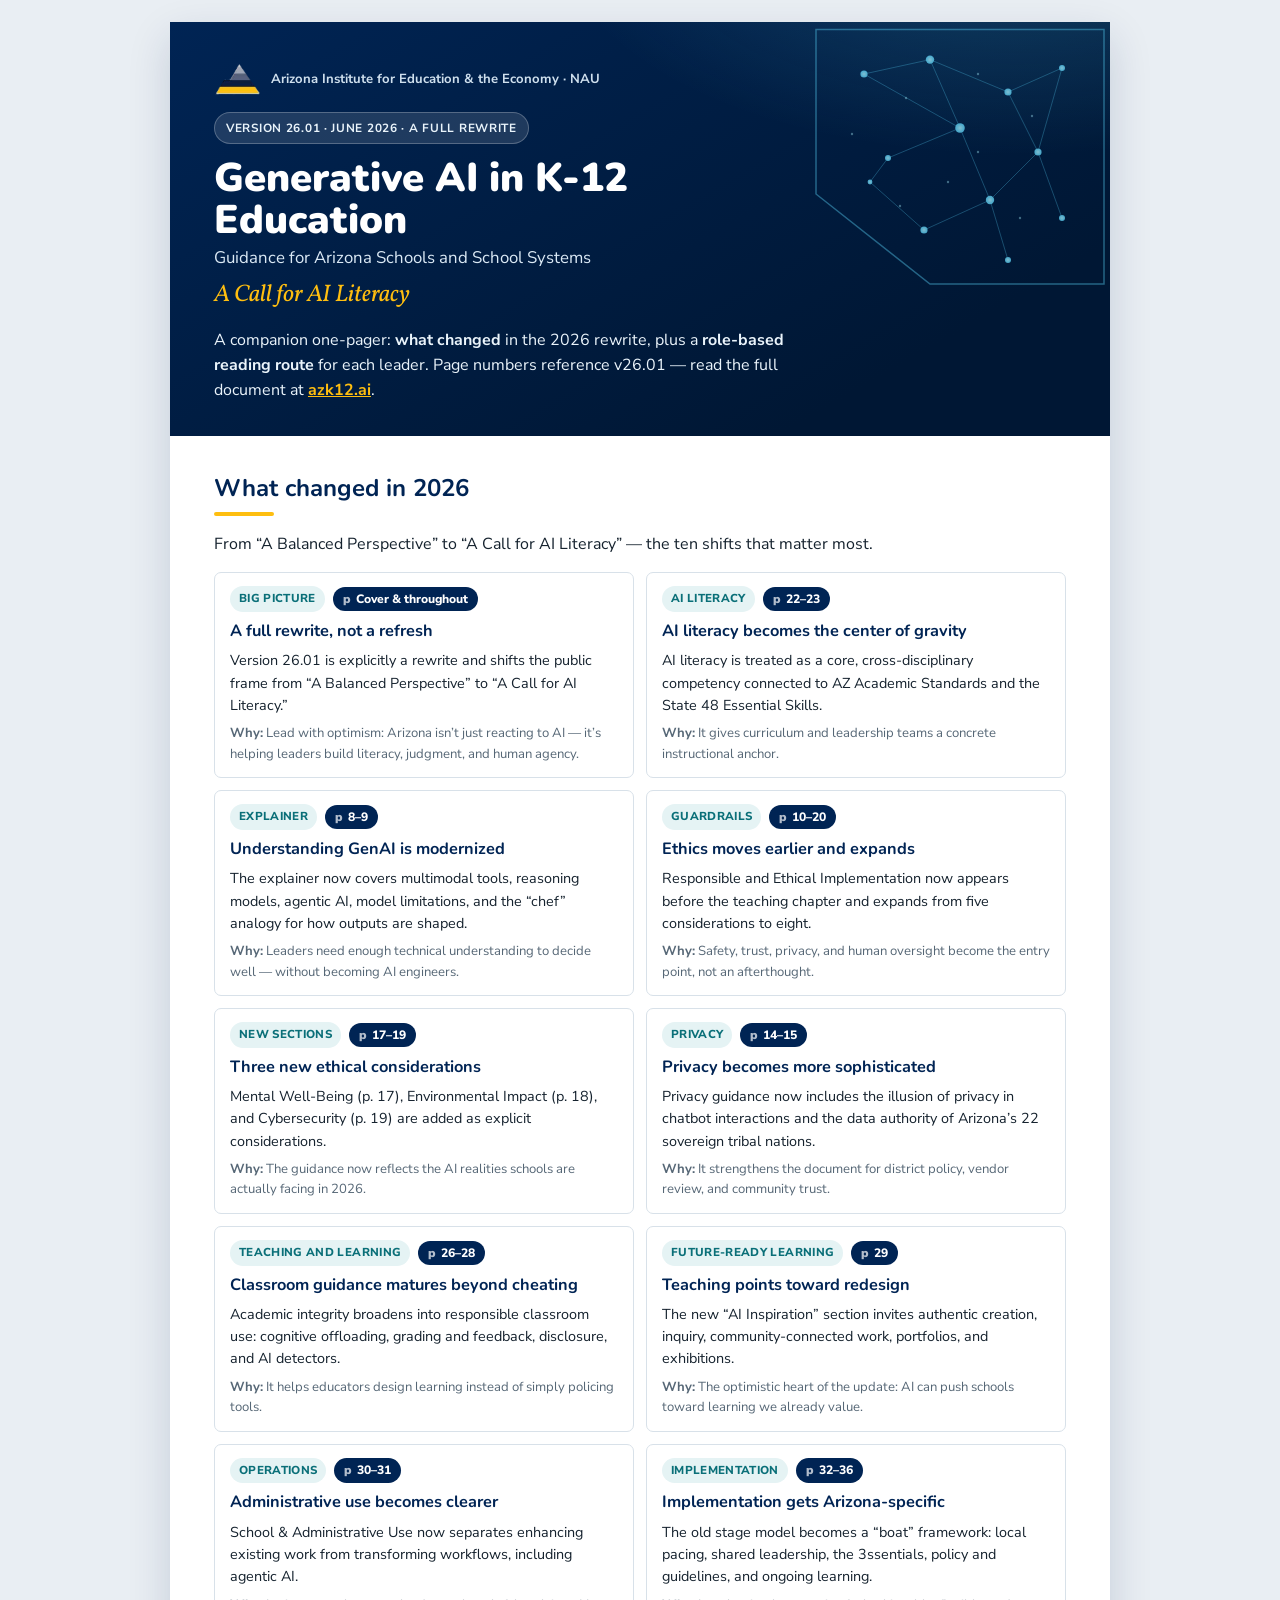
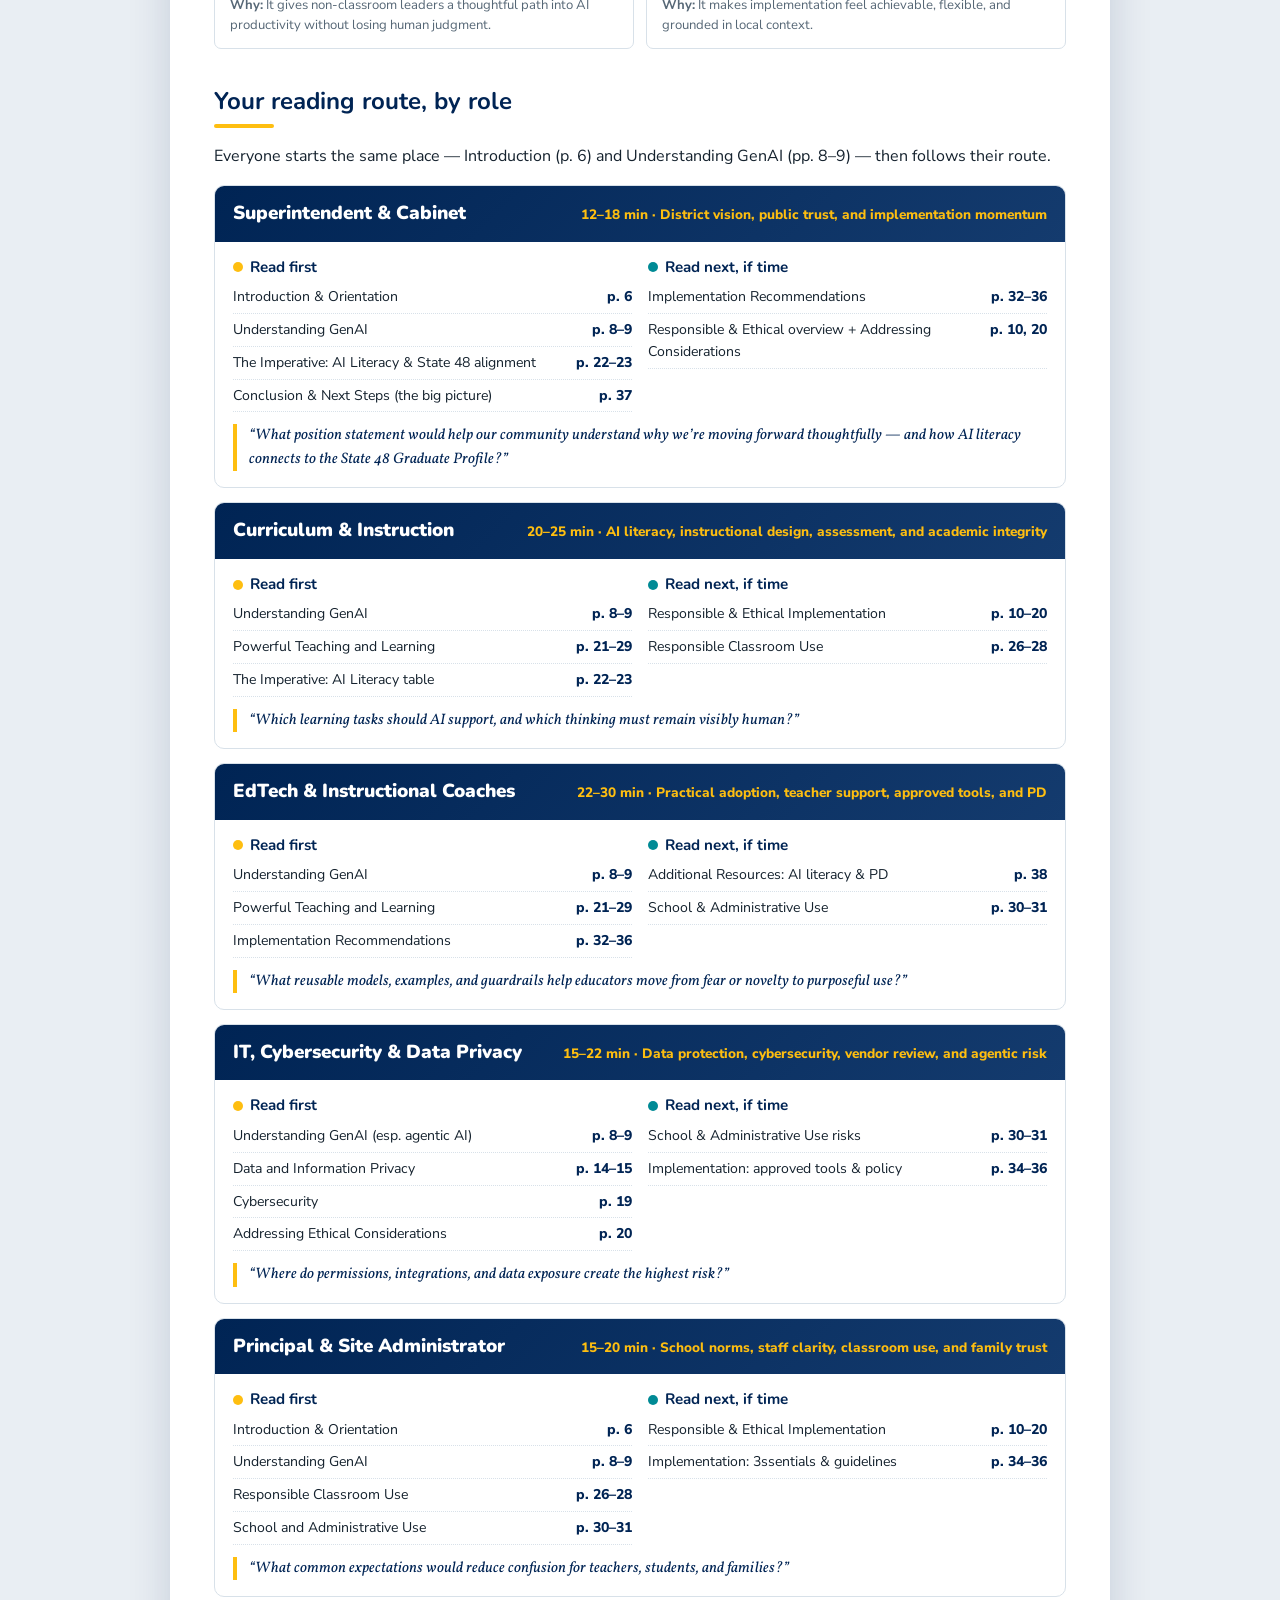
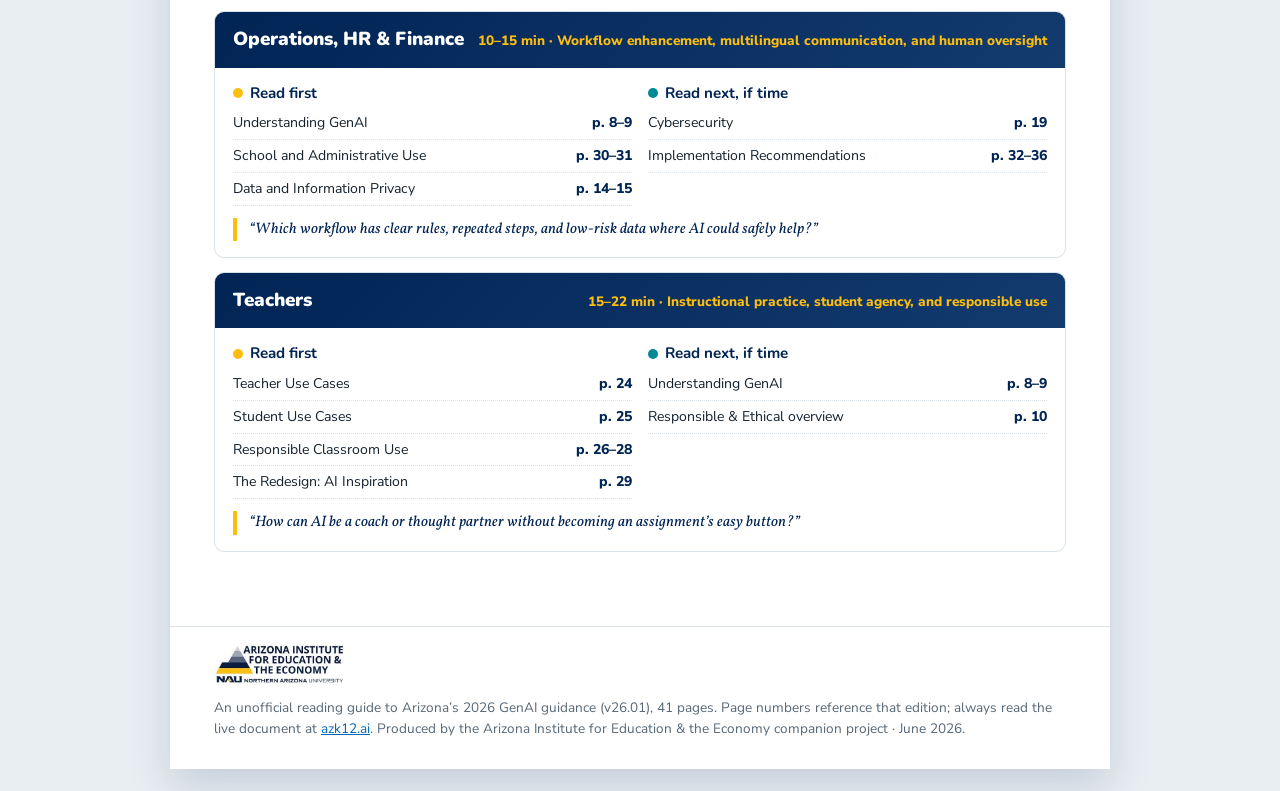
==== commit 3f1da70f: "Update companion site" ====
--- a/doc.html
+++ b/doc.html
@@ -3,6 +3,9 @@
 <head>
   <meta charset="utf-8">
   <meta name="viewport" content="width=device-width, initial-scale=1">
+  <link rel="icon" href="assets/favicon.svg" type="image/svg+xml">
+  <link rel="alternate icon" href="assets/favicon.png" type="image/png">
+  <link rel="apple-touch-icon" href="assets/favicon.png">
   <title>AZ GenAI Guidance 2026 — What Changed & Reading Routes (one-pager)</title>
   <meta name="description" content="A printable companion to Arizona's 2026 GenAI K-12 guidance: what changed, plus role-based reading routes with page numbers.">
   <link rel="preconnect" href="https://fonts.googleapis.com">
--- a/styles.css
+++ b/styles.css
@@ -142,6 +142,7 @@
   display: inline-flex; align-items: center; gap: 5px; text-decoration: none;
   background: var(--navy); color: #fff; border-radius: 999px; padding: 3px 10px;
   font-weight: 800; font-size: .76rem; white-space: nowrap;
+  border: 0; cursor: pointer; font-family: inherit; line-height: 1.5;
 }
 .pagepill:hover { background: var(--teal); }
 .pagepill::before { content: "p"; font-weight: 900; opacity: .7; }
@@ -198,6 +199,17 @@
 .copybtn { margin-top: 10px; border: 1px solid var(--orange); background: #fff; color: var(--orange); border-radius: 999px; padding: 7px 14px; font-weight: 800; font-size: .82rem; }
 .copybtn:hover { background: var(--orange); color: #fff; }
 
+/* "Short on time? Watch / Listen" */
+.media-block { margin: 0 0 18px; background: linear-gradient(135deg, #fff7e6, #ffffff); border: 1px solid #f0dcc4; border-left: 5px solid var(--gold); border-radius: var(--radius); padding: 14px 16px; }
+.media-block.media-soon { color: #6b5836; }
+.media-head { color: var(--navy); margin-bottom: 10px; }
+.media-btns { display: flex; flex-wrap: wrap; gap: 10px; }
+.media-btn { border: 0; border-radius: 999px; padding: 10px 16px; font-weight: 800; font-size: .92rem; background: var(--navy); color: #fff; cursor: pointer; }
+.media-btn:hover { background: var(--teal); }
+.media-note { margin-top: 8px; font-size: .8rem; color: var(--muted); font-style: italic; }
+.media-embed { margin-top: 12px; }
+.embed-frame { width: 100%; aspect-ratio: 16 / 9; border: 0; border-radius: var(--radius); background: #000; }
+
 /* ---------- WHAT CHANGED ---------- */
 .filterbar { display: flex; flex-wrap: wrap; gap: 8px; margin: 0 0 18px; align-items: center; }
 .fchip { border: 1px solid var(--line); background: #fff; color: var(--navy); border-radius: 999px; padding: 7px 13px; font-weight: 700; font-size: .85rem; }
@@ -291,4 +303,41 @@
   body { background: #fff; }
   .nav, .hero-actions, .copybtn { display: none !important; }
   .change, .sec, .sharecard, .roledetail { box-shadow: none; break-inside: avoid; }
-}
+  .gate { display: none !important; }
+}
+
+/* ---------- ACCESS GATE ---------- */
+.gate { position: fixed; inset: 0; z-index: 2000; display: flex; align-items: center; justify-content: center; padding: 20px;
+  background: radial-gradient(900px 500px at 80% -10%, rgba(84,199,236,.18), transparent 60%), linear-gradient(150deg, var(--navy), var(--navy-deep) 80%); }
+html.unlocked .gate, body.unlocked .gate, .gate[hidden] { display: none !important; }
+.gate-card { background: #fff; border-radius: var(--radius); padding: 28px 26px; width: 100%; max-width: 390px; text-align: center; box-shadow: var(--shadow); }
+.gate-card img { height: 46px; width: auto; margin-bottom: 12px; }
+.gate-card h2 { margin: 0 0 6px; color: var(--navy); }
+.gate-card p { margin: 0 0 14px; color: var(--muted); font-size: .93rem; }
+#gate-form { display: flex; gap: 8px; }
+#gate-pw { flex: 1; min-height: 44px; border: 1px solid var(--line); border-radius: var(--radius-sm); padding: 10px 12px; }
+.gate-err { color: #bd3a3a; font-weight: 700; margin-top: 12px !important; }
+.gate-note { font-size: .78rem; color: var(--muted); margin: 14px 0 0 !important; }
+
+/* ---------- READER ---------- */
+.reader-toolbar { display: flex; flex-wrap: wrap; gap: 12px; align-items: center; margin: 0 0 16px; }
+.reader-rolepick { font-weight: 800; color: var(--navy); display: flex; gap: 8px; align-items: center; }
+.reader-rolepick select { min-height: 40px; border: 1px solid var(--line); border-radius: var(--radius-sm); padding: 8px 10px; background: #fff; color: var(--ink); font-weight: 600; }
+.mini-btn { border: 1px solid var(--line); background: #fff; color: var(--navy); border-radius: 999px; padding: 8px 14px; font-weight: 800; font-size: .85rem; }
+.mini-btn:hover { border-color: var(--teal); }
+.reader-status { color: var(--muted); font-size: .9rem; }
+.reader-pages { display: grid; gap: 14px; max-width: 900px; margin: 0 auto; }
+.rec-head { display: flex; align-items: center; gap: 8px; color: var(--navy); font-family: var(--font-display); font-weight: 800; background: var(--teal-bg); border: 1px solid #bfe3e6; border-left: 6px solid var(--teal); border-radius: var(--radius-sm); padding: 9px 14px; }
+.rec-head .rec-dot { width: 10px; height: 10px; border-radius: 50%; background: var(--gold); flex: 0 0 auto; }
+.reader-page { background: #fff; border: 1px solid var(--line); border-radius: 6px; overflow: hidden; box-shadow: var(--shadow-soft); position: relative; }
+.reader-page img { display: block; width: 100%; height: auto; }
+.reader-skeleton { display: grid; place-items: center; min-height: 220px; color: var(--muted); font-weight: 700;
+  background: repeating-linear-gradient(45deg,#f3f8fa,#f3f8fa 12px,#eef4f8 12px,#eef4f8 24px); }
+.reader-pagenum { position: absolute; right: 8px; bottom: 8px; background: rgba(0,36,84,.82); color: #fff; font-size: .72rem; font-weight: 800; padding: 2px 8px; border-radius: 999px; }
+.reveal-btn { width: 100%; text-align: left; display: flex; align-items: center; gap: 10px; background: var(--surface-soft); border: 1px dashed var(--line); border-radius: var(--radius-sm); padding: 11px 14px; color: var(--navy); font-weight: 800; }
+.reveal-btn small { color: var(--muted); font-weight: 600; margin-left: auto; }
+.reveal-btn:hover { border-color: var(--teal); color: var(--teal-deep); }
+.reveal-chev { transition: transform .15s ease; display: inline-block; }
+.reader-collapsed[data-open="1"] .reveal-chev { transform: rotate(90deg); }
+.reveal-target { display: grid; gap: 14px; margin-top: 14px; }
+.reveal-target[hidden] { display: none; }
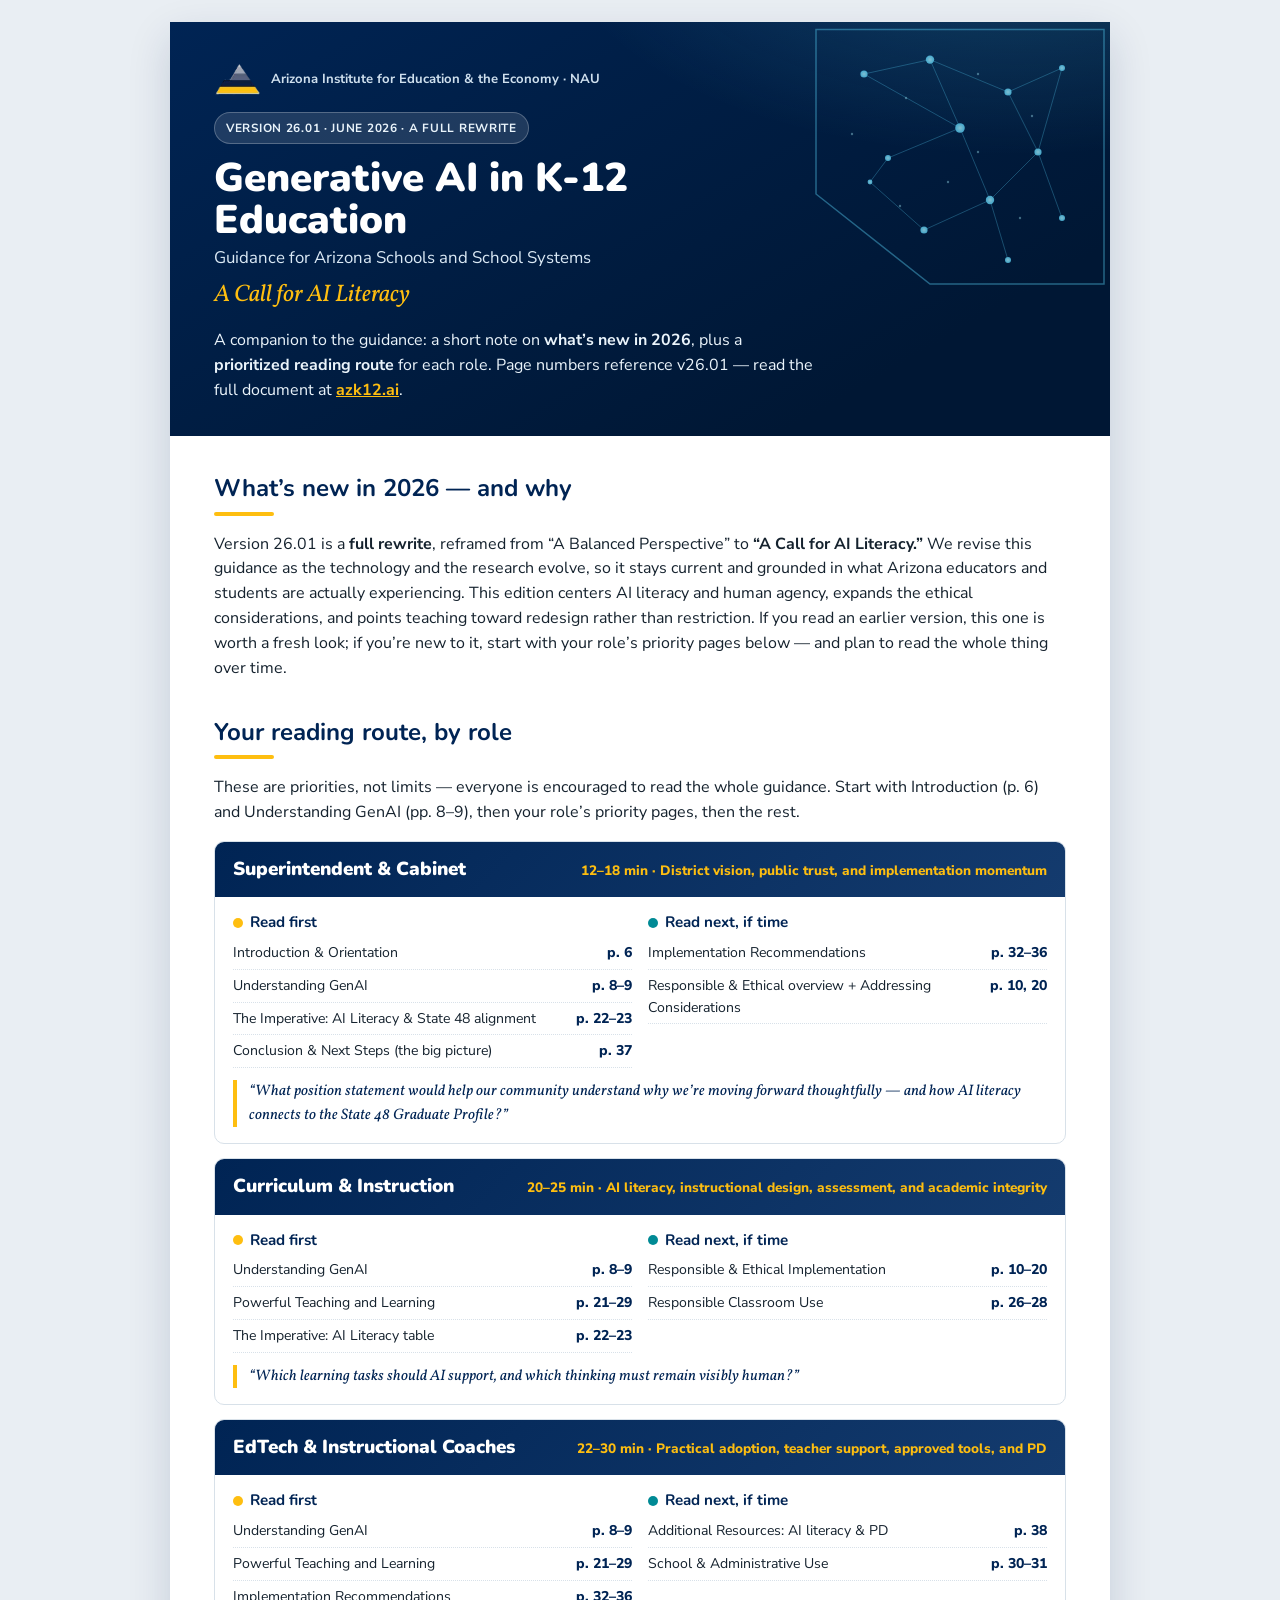
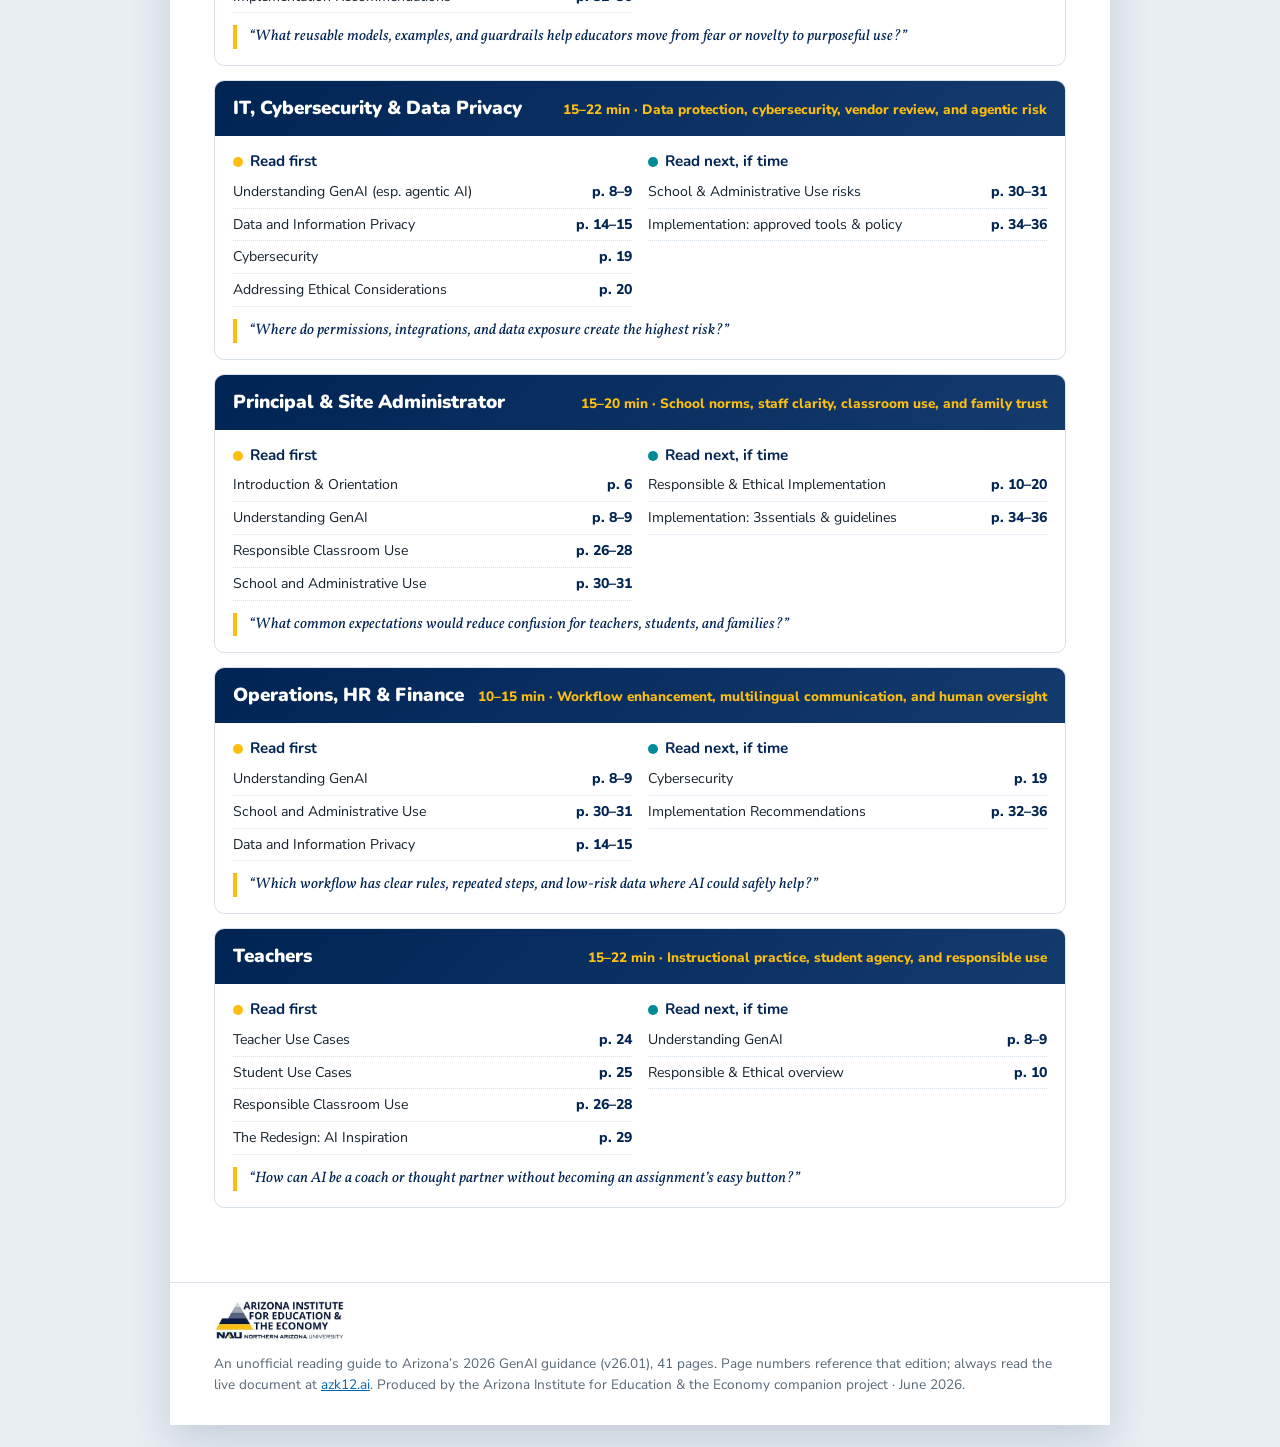
==== commit 2b344de7: "Remove access gate (doc is public); serve pages unencrypted; drop What-changed from site; what's-new" ====
--- a/doc.html
+++ b/doc.html
@@ -3,11 +3,11 @@
 <head>
   <meta charset="utf-8">
   <meta name="viewport" content="width=device-width, initial-scale=1">
-  <link rel="icon" href="assets/favicon.svg" type="image/svg+xml">
-  <link rel="alternate icon" href="assets/favicon.png" type="image/png">
-  <link rel="apple-touch-icon" href="assets/favicon.png">
-  <title>AZ GenAI Guidance 2026 — What Changed & Reading Routes (one-pager)</title>
-  <meta name="description" content="A printable companion to Arizona's 2026 GenAI K-12 guidance: what changed, plus role-based reading routes with page numbers.">
+  <link rel="icon" type="image/png" sizes="32x32" href="assets/favicon-32.png?v=2">
+  <link rel="icon" type="image/png" sizes="180x180" href="assets/favicon.png?v=2">
+  <link rel="apple-touch-icon" href="assets/favicon.png?v=2">
+  <title>AZ GenAI Guidance 2026 — Reading Routes (one-pager)</title>
+  <meta name="description" content="A printable companion to Arizona's 2026 GenAI K-12 guidance: what's new, plus prioritized role reading routes with page numbers.">
   <link rel="preconnect" href="https://fonts.googleapis.com">
   <link rel="preconnect" href="https://fonts.gstatic.com" crossorigin>
   <link href="https://fonts.googleapis.com/css2?family=Nunito:ital,wght@0,400;0,700;0,800;0,900;1,700&family=Nunito+Sans:ital,wght@0,400;0,600;0,700;1,400&family=Vollkorn:ital,wght@0,500;0,600;1,400;1,500;1,600&display=swap" rel="stylesheet">
@@ -78,21 +78,20 @@
       <h1>Generative AI in K-12 Education</h1>
       <p class="sub">Guidance for Arizona Schools and School Systems</p>
       <p class="tag">A Call for AI Literacy</p>
-      <p class="what">A companion one-pager: <b>what changed</b> in the 2026 rewrite, plus a <b>role-based reading route</b> for each leader. Page numbers reference v26.01 — read the full document at <a id="cover-link" href="#" target="_blank" rel="noopener">azk12.ai</a>.</p>
+      <p class="what">A companion to the guidance: a short note on <b>what’s new in 2026</b>, plus a <b>prioritized reading route</b> for each role. Page numbers reference v26.01 — read the full document at <a id="cover-link" href="#" target="_blank" rel="noopener">azk12.ai</a>.</p>
     </header>
 
     <div class="doc-body">
       <section class="doc-section">
-        <h2>What changed in 2026</h2>
+        <h2>What’s new in 2026 — and why</h2>
         <div class="rule"></div>
-        <p class="lead">From “A Balanced Perspective” to “A Call for AI Literacy” — the ten shifts that matter most.</p>
-        <div class="changes2" id="d-changes"></div>
+        <p>Version 26.01 is a <b>full rewrite</b>, reframed from “A Balanced Perspective” to <b>“A Call for AI Literacy.”</b> We revise this guidance as the technology and the research evolve, so it stays current and grounded in what Arizona educators and students are actually experiencing. This edition centers AI literacy and human agency, expands the ethical considerations, and points teaching toward redesign rather than restriction. If you read an earlier version, this one is worth a fresh look; if you’re new to it, start with your role’s priority pages below — and plan to read the whole thing over time.</p>
       </section>
 
       <section class="doc-section doc-section--routes">
         <h2>Your reading route, by role</h2>
         <div class="rule"></div>
-        <p class="lead">Everyone starts the same place — Introduction (p. 6) and Understanding GenAI (pp. 8–9) — then follows their route.</p>
+        <p class="lead">These are priorities, not limits — everyone is encouraged to read the whole guidance. Start with Introduction (p. 6) and Understanding GenAI (pp. 8–9), then your role’s priority pages, then the rest.</p>
         <div id="d-roles"></div>
       </section>
     </div>
@@ -109,13 +108,6 @@
       var D = window.AZ_DATA, PDF = D.meta.pdfUrl;
       function esc(s){ return String(s).replace(/[&<>"]/g,function(c){return {'&':'&amp;','<':'&lt;','>':'&gt;','"':'&quot;'}[c];}); }
       document.getElementById('cover-link').href = PDF;
-
-      document.getElementById('d-changes').innerHTML = D.changes.map(function(c){
-        return '<div class="c2"><div class="meta"><span class="badge badge--tag">'+esc(c.tag)+'</span>'+
-          '<a class="pagepill" href="'+PDF+'" target="_blank" rel="noopener">'+esc(c.pages)+'</a></div>'+
-          '<h3>'+esc(c.title)+'</h3><p>'+esc(c.body)+'</p>'+
-          '<p class="why"><b>Why:</b> '+esc(c.why)+'</p></div>';
-      }).join('');
 
       function steps(items){ return '<ul>'+items.map(function(it){
         return '<li><span>'+esc(it.label)+'</span><span class="pp">p. '+esc(it.pages)+'</span></li>'; }).join('')+'</ul>'; }
